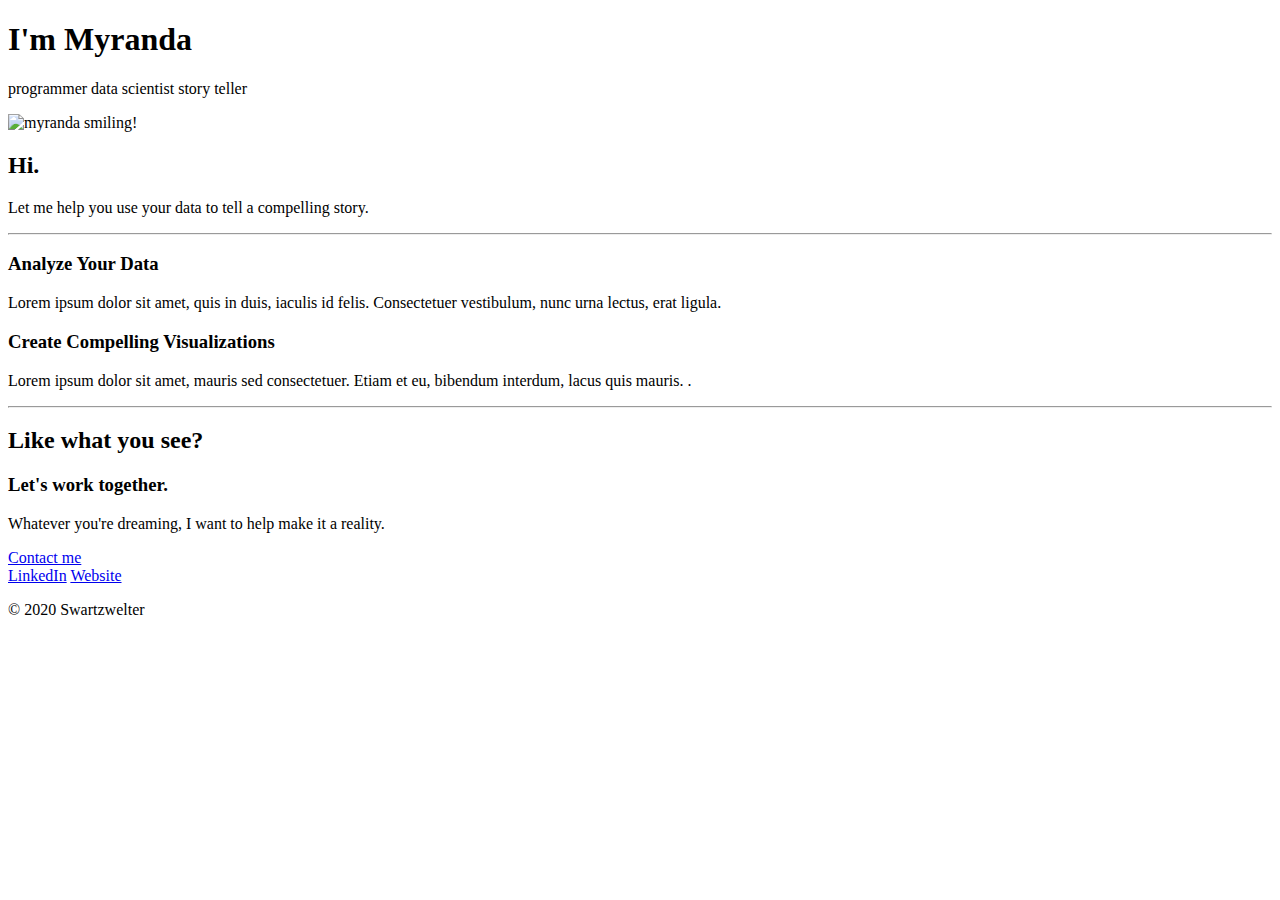
==== index.html @ cf54268b "Create index.html" ====
<!DOCTYPE html>
<html lang="en" dir="ltr">

<head>
  <meta charset="utf-8">
  <link rel="stylesheet" href="css/style.css">
  <link href="https://fonts.googleapis.com/css2?family=Merriweather&family=Montserrat&family=Sacramento&family=Pacifico&display=swap" rel="stylesheet">

  <title>Myranda Swartzwelter</title>
</head>

<body>
  <div class="top_container">



    <h1 class="header_intro">I'm Myranda</h1>

    <p class="header_desciption"> programmer  <span class="dot"></span>  data scientist  <span class="dot"></span>   story teller</p>


  </div>


<div class="middle_container">
  <div class="profile">
    <img class="myranda_olive" src="Images/myranda_smiling_olive.jpg" alt="myranda smiling!" alt="" height="200" widht="200">
    <h2>Hi.</h2>
    <p>Let me help you use your data to tell a compelling story.</p>
  </div>

<hr>

  <div class="skills">

    <div class="skill-row">
      <h3>Analyze Your Data</h3>
      <p class="skill-desciption">Lorem ipsum dolor sit amet, quis in duis, iaculis id felis. Consectetuer vestibulum, nunc urna lectus, erat ligula. </p>
    </div>
    <div class="skill-row">
      <h3>Create Compelling Visualizations</h3>
      <p>Lorem ipsum dolor sit amet, mauris sed consectetuer. Etiam et eu, bibendum interdum, lacus quis mauris. .</p>
    </div>
  </div>

  <hr>

  <div class="contact-me">
    <h2>Like what you see?</h2>
    <h3>Let's work together.</h3>
    <p>Whatever you're dreaming, I want to help make it a reality.</p>
    <a class="btn" href="https://www.myranda.org/">Contact me</a>
  </div>

    </div>


<div class="bottom_container">



  <a class="footer-link" href="https://www.linkedin.com/">LinkedIn</a>
  <a class="footer-link" href="https://www.myranda.org/">Website</a>
  <p class="copyright">© 2020 Swartzwelter</p>
</div>

</body>

</html>
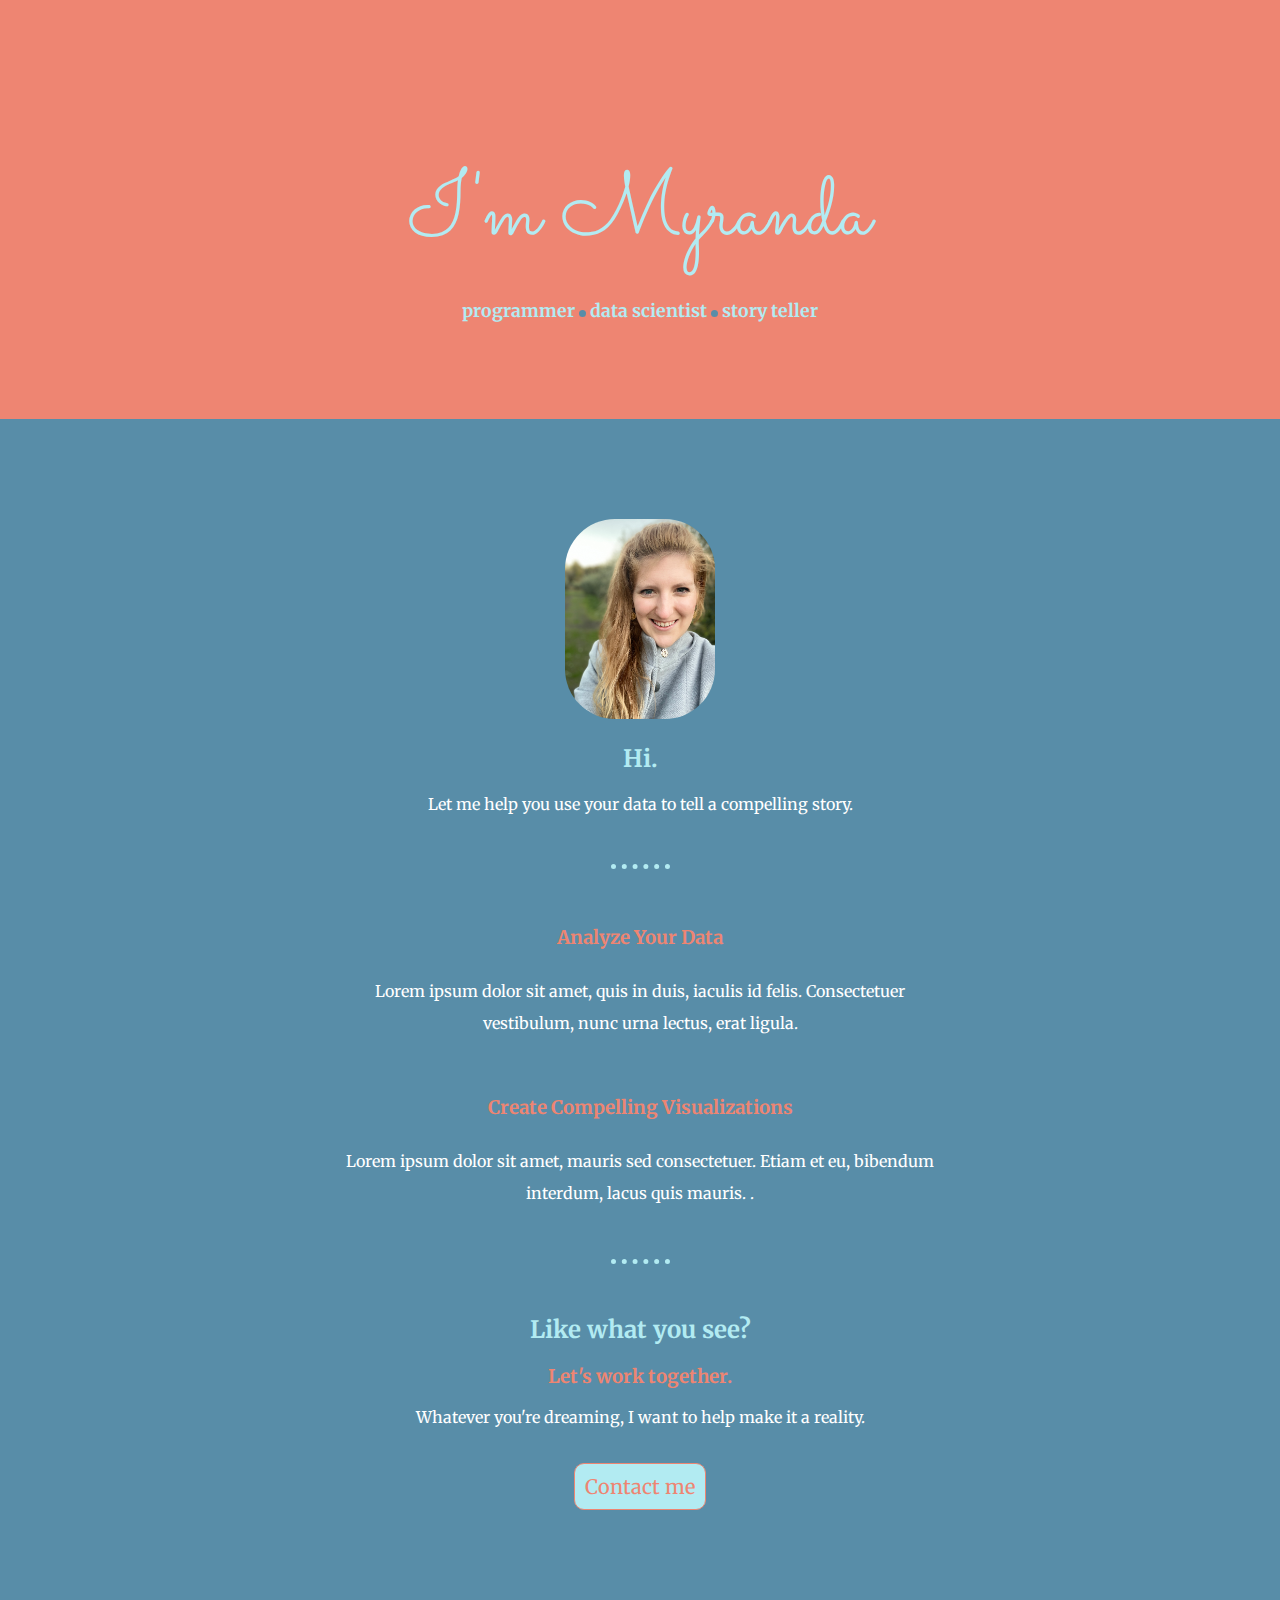
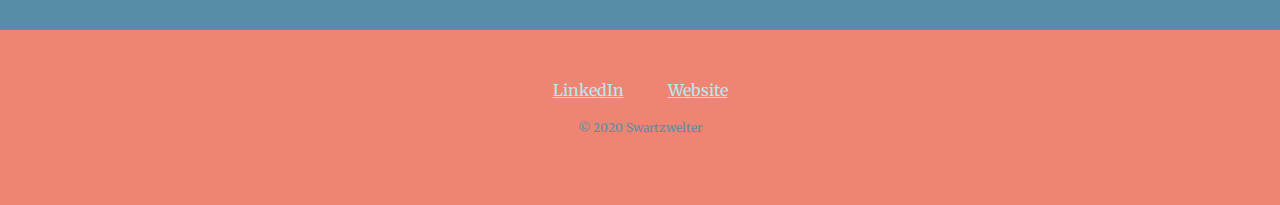
==== commit b2af472d: "Update index.html" ====
--- a/index.html
+++ b/index.html
@@ -24,7 +24,7 @@
 
 <div class="middle_container">
   <div class="profile">
-    <img class="myranda_olive" src="Images/myranda_smiling_olive.jpg" alt="myranda smiling!" alt="" height="200" widht="200">
+    <img class="myranda_olive" src="Images/myranda_smiling_olive.jpeg" alt="myranda smiling!" alt="" height="200" widht="200">
     <h2>Hi.</h2>
     <p>Let me help you use your data to tell a compelling story.</p>
   </div>
--- a/css/style.css
+++ b/css/style.css
@@ -0,0 +1,199 @@
+body{
+  margin: 0px;
+  text-align: center;
+  font-family: 'Merriweather', serif;
+}
+
+h1 {
+  margin-top: 0px;
+  margin: 0 auto 0 auto;
+}
+
+h2{
+  color: #b2ebf2;
+}
+
+h3 {
+  color: #ee8572;;
+}
+p{
+  display: block;
+  color: white;
+}
+
+
+img{
+  display: inline-block;;
+}
+/* Classes */
+
+a {
+  color: #b2ebf2;
+  margin: 20px;
+}
+
+a:hover {
+  color: #588da8;
+}
+
+hr {
+  border-style: dotted none none  ;
+  border-color: #b2ebf2;
+  border-width: 5px;
+  height: 0;
+  width: 5%;
+}
+
+
+.top_container {
+background-color: #ee8572;
+ padding: 100px 50px 80px 50px;
+ position: relative;
+}
+
+.middle_container {
+
+  background-color: #588da8;
+   padding: 50px;
+
+
+   border: 10px,20px,10px,20px;
+
+
+}
+
+.second_middle_container{
+  background-color: #347474;
+  padding: 50px;
+
+  border: 10px,20px,20px,20px;
+  border-style: solid;
+}
+
+.bottom_container{
+  background-color: #ee8572;
+  padding: 50px;
+
+  border: 10px,20px,20px,20px;
+}
+
+.header_intro {
+/*font-family: 'Pacifico', cursive;*/
+font-size: 5.625rem;
+margin-top: 50px;
+font-family: 'Sacramento', cursive;
+font-weight: normal;
+color: #b2ebf2
+}
+
+.header_desciption {
+font-size: 1.10rem;
+color: #b2ebf2;
+font-weight: bold;
+}
+
+.top_cloud {
+  position: absolute;
+  left: 12%;
+  top: 0;
+
+}
+.bottom_cloud {
+  position: absolute;
+  right: 10%;
+  top: 300px;
+}
+
+.mountain_header {
+  position: relative;
+  margin-top: 50px;
+  top: 50px;
+}
+
+.myranda_olive {
+  border-radius: 50px;
+}
+
+.dot {
+  height: 7px;
+  width: 7px;
+  background-color: #588da8;
+  border-radius: 50%;
+  display: inline-block;
+}
+
+
+.profile{
+
+  margin: 50px  auto 50px auto;
+}
+
+.skill-row {
+width: 50%;
+margin: 50px  auto 50px auto;
+text-align: center;
+line-height: 2;
+}
+
+
+.skill-cloud {
+  width: 25%;
+  float: left;
+  margin-right: 30px;
+}
+
+.skill-mt {
+  width: 25%;
+  float: right;
+  margin-left: 30px;
+}
+
+
+.contact-me {
+  margin: 50px auto 50px auto;
+}
+
+
+.btn {
+background: #b2ebf2;
+border-radius: 10px;
+color: #ee8572;
+font-family: 'Merriweather', serif;
+font-size: 20px;
+font-weight: 50em;
+padding: 10px;
+border: solid  1px;
+text-decoration: none;
+display: inline-block;
+cursor: pointer;
+text-align: center;
+}
+
+.copyright {
+color:  #588da8;
+font-size: .75em;
+margin:20px;
+}
+
+.btn:hover {
+border: solid #337FED 1px;
+   background: #1E62D0;
+   background-image: -webkit-linear-gradient(top, #1E62D0, #3D94F6);
+   background-image: -moz-linear-gradient(top, #1E62D0, #3D94F6);
+   background-image: -ms-linear-gradient(top, #1E62D0, #3D94F6);
+   background-image: -o-linear-gradient(top, #1E62D0, #3D94F6);
+   background-image: linear-gradient(to bottom, #1E62D0, #3D94F6);
+   -webkit-border-radius: 20px;
+   -moz-border-radius: 20px;
+   border-radius: 20px;
+   text-decoration: none;
+}
+
+/*pink: #ee8572
+
+blue: #35495e
+
+dark green: #347474
+
+aqua:#347474
+*/
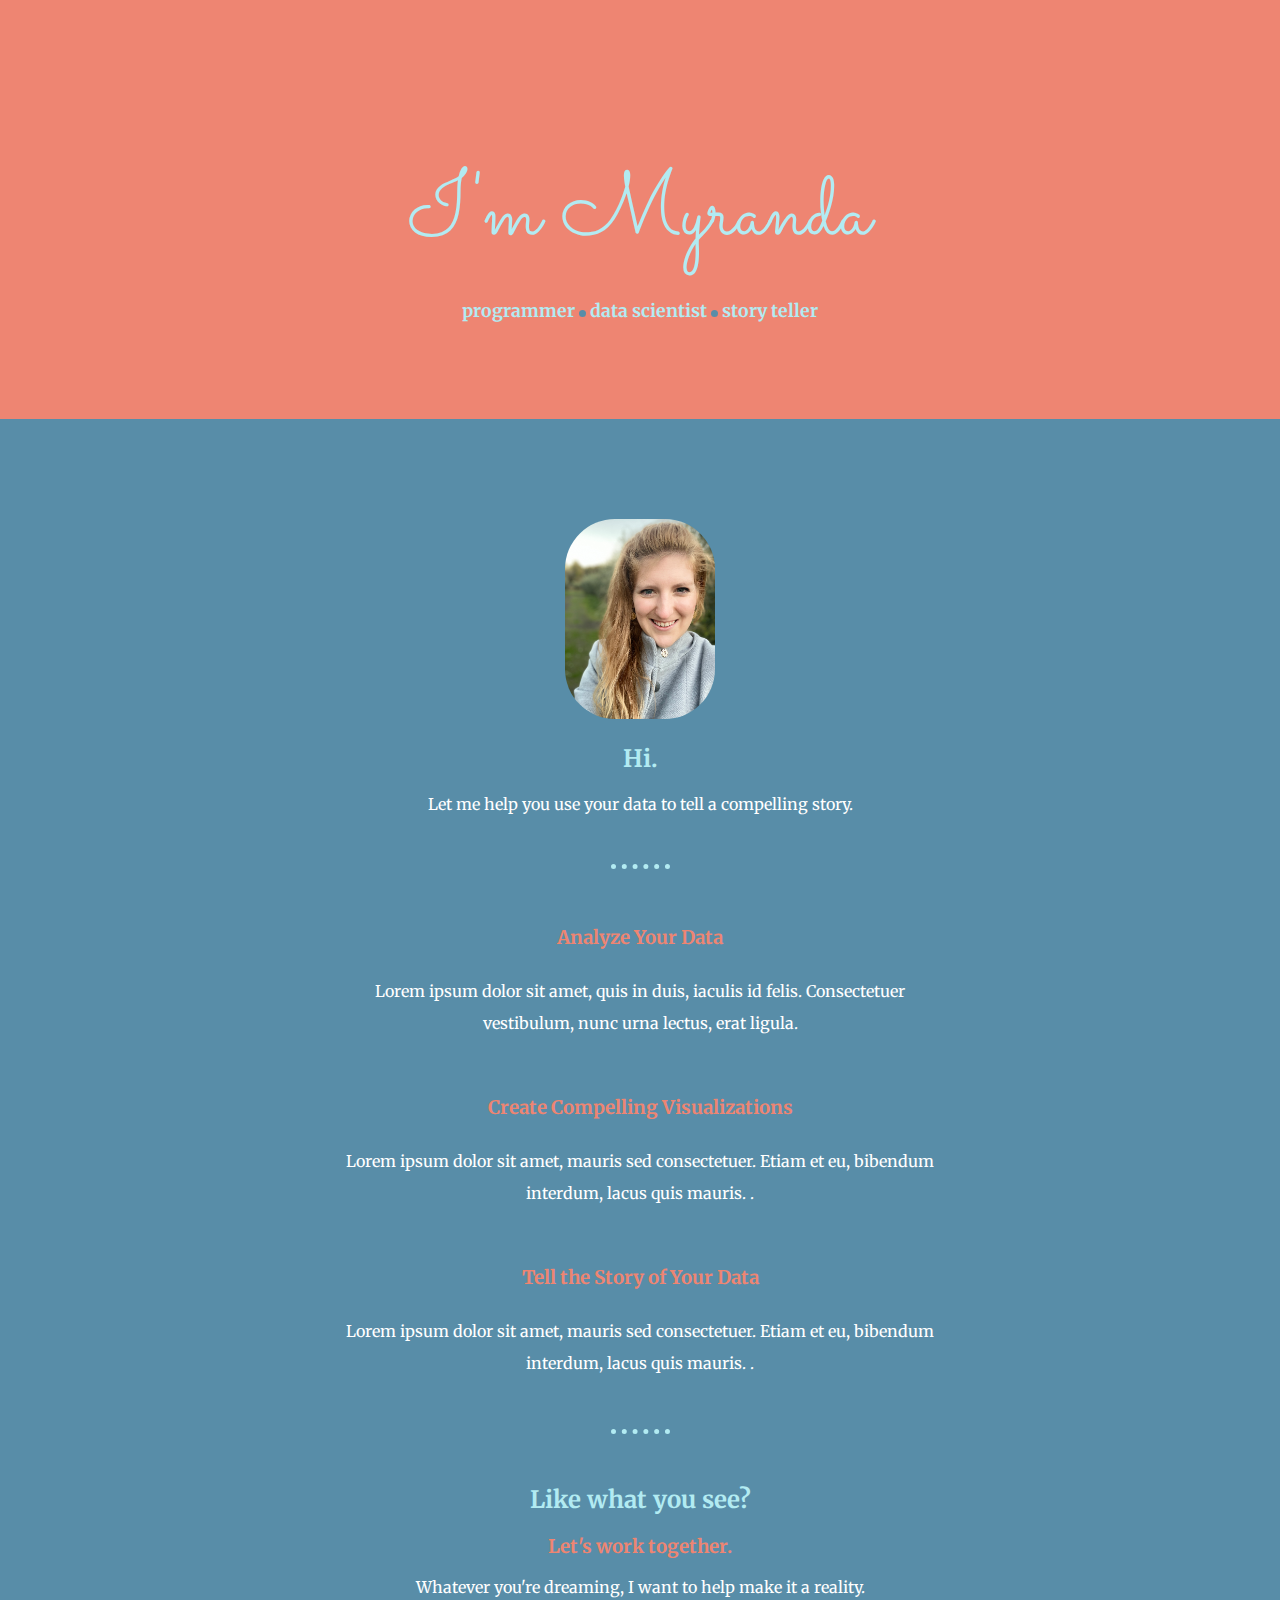
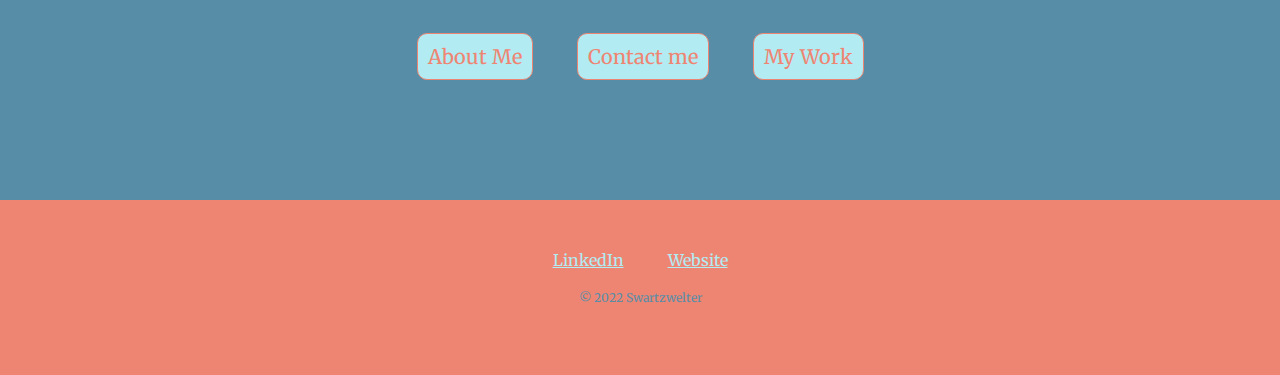
==== commit 50c9b905: "Update index.html" ====
--- a/index.html
+++ b/index.html
@@ -41,6 +41,10 @@
       <h3>Create Compelling Visualizations</h3>
       <p>Lorem ipsum dolor sit amet, mauris sed consectetuer. Etiam et eu, bibendum interdum, lacus quis mauris. .</p>
     </div>
+    <div class="skill-row">
+      <h3>Tell the Story of Your Data</h3>
+      <p>Lorem ipsum dolor sit amet, mauris sed consectetuer. Etiam et eu, bibendum interdum, lacus quis mauris. .</p>
+    </div>
   </div>
 
   <hr>
@@ -49,7 +53,9 @@
     <h2>Like what you see?</h2>
     <h3>Let's work together.</h3>
     <p>Whatever you're dreaming, I want to help make it a reality.</p>
-    <a class="btn" href="https://www.myranda.org/">Contact me</a>
+    <a class="btn" href="contact_me.html">About Me</a>
+    <a class="btn" href="about_me.html">Contact me</a>
+    <a class="btn" href="my_work.html">My Work</a>
   </div>
 
     </div>
@@ -61,7 +67,7 @@
 
   <a class="footer-link" href="https://www.linkedin.com/">LinkedIn</a>
   <a class="footer-link" href="https://www.myranda.org/">Website</a>
-  <p class="copyright">© 2020 Swartzwelter</p>
+  <p class="copyright">© 2022 Swartzwelter</p>
 </div>
 
 </body>
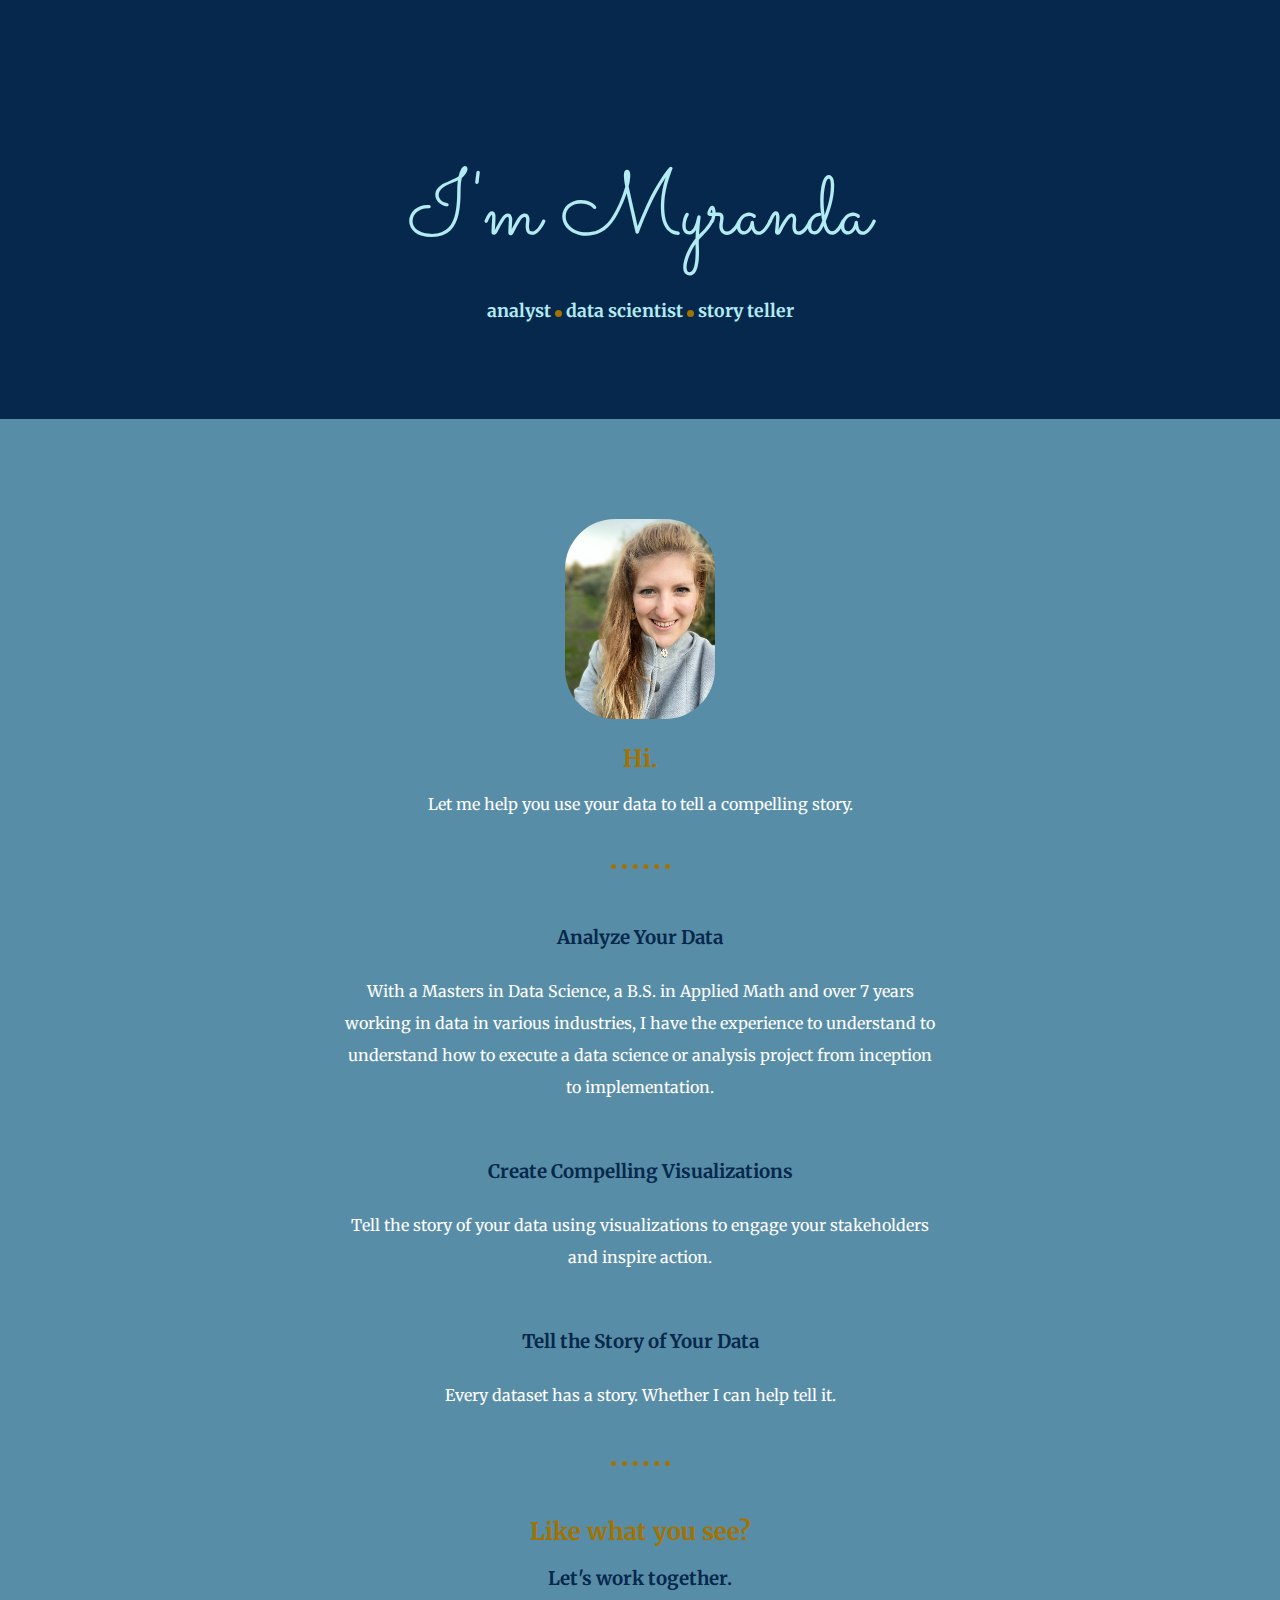
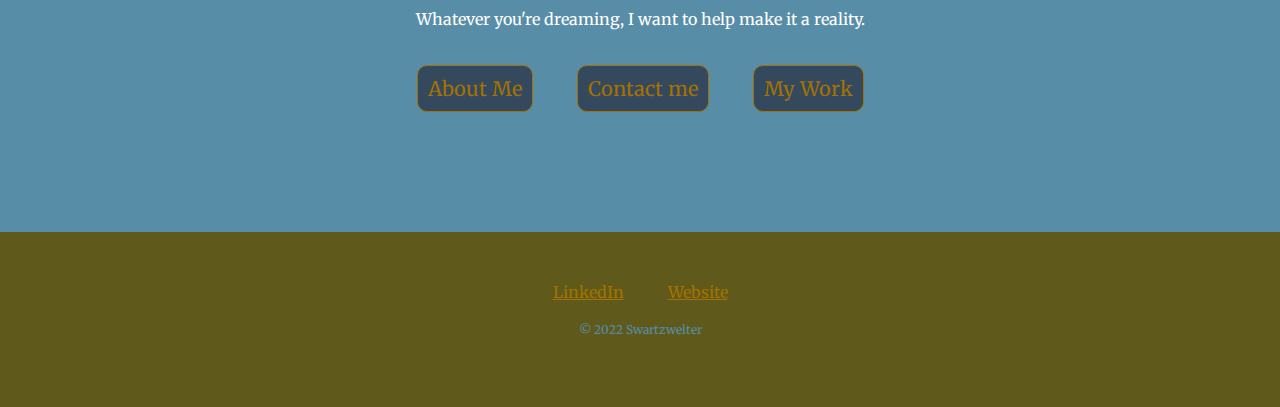
==== commit 25727d38: "Update index.html" ====
--- a/index.html
+++ b/index.html
@@ -16,7 +16,7 @@
 
     <h1 class="header_intro">I'm Myranda</h1>
 
-    <p class="header_desciption"> programmer  <span class="dot"></span>  data scientist  <span class="dot"></span>   story teller</p>
+    <p class="header_desciption"> analyst  <span class="dot"></span>  data scientist  <span class="dot"></span>   story teller</p>
 
 
   </div>
@@ -35,15 +35,16 @@
 
     <div class="skill-row">
       <h3>Analyze Your Data</h3>
-      <p class="skill-desciption">Lorem ipsum dolor sit amet, quis in duis, iaculis id felis. Consectetuer vestibulum, nunc urna lectus, erat ligula. </p>
+      <p class="skill-desciption">With a Masters in Data Science, a B.S. in Applied Math and over 7 years working in data in various industries, I have the experience to understand
+      to understand how to execute a data science or analysis project from inception to implementation.</p>
     </div>
     <div class="skill-row">
       <h3>Create Compelling Visualizations</h3>
-      <p>Lorem ipsum dolor sit amet, mauris sed consectetuer. Etiam et eu, bibendum interdum, lacus quis mauris. .</p>
+      <p> Tell the story of your data using visualizations to engage your stakeholders and inspire action.</p>
     </div>
     <div class="skill-row">
       <h3>Tell the Story of Your Data</h3>
-      <p>Lorem ipsum dolor sit amet, mauris sed consectetuer. Etiam et eu, bibendum interdum, lacus quis mauris. .</p>
+      <p>Every dataset has a story. Whether I can help tell it.</p>
     </div>
   </div>
 
@@ -53,8 +54,8 @@
     <h2>Like what you see?</h2>
     <h3>Let's work together.</h3>
     <p>Whatever you're dreaming, I want to help make it a reality.</p>
-    <a class="btn" href="contact_me.html">About Me</a>
-    <a class="btn" href="about_me.html">Contact me</a>
+    <a class="btn" href="about_me.html">About Me</a>
+    <a class="btn" href="contact_me.html">Contact me</a>
     <a class="btn" href="my_work.html">My Work</a>
   </div>
 
@@ -65,7 +66,7 @@
 
 
 
-  <a class="footer-link" href="https://www.linkedin.com/">LinkedIn</a>
+  <a class="footer-link" href="https://www.linkedin.com/in/myrandaswartzwelter/">LinkedIn</a>
   <a class="footer-link" href="https://www.myranda.org/">Website</a>
   <p class="copyright">© 2022 Swartzwelter</p>
 </div>
--- a/css/style.css
+++ b/css/style.css
@@ -10,11 +10,11 @@
 }
 
 h2{
-  color: #b2ebf2;
+  color: #A37200;
 }
 
 h3 {
-  color: #ee8572;;
+  color: #06284C;;
 }
 p{
   display: block;
@@ -28,7 +28,7 @@
 /* Classes */
 
 a {
-  color: #b2ebf2;
+  color: #A37200;
   margin: 20px;
 }
 
@@ -38,7 +38,7 @@
 
 hr {
   border-style: dotted none none  ;
-  border-color: #b2ebf2;
+  border-color: #A37200;
   border-width: 5px;
   height: 0;
   width: 5%;
@@ -46,7 +46,7 @@
 
 
 .top_container {
-background-color: #ee8572;
+background-color: #06284C;
  padding: 100px 50px 80px 50px;
  position: relative;
 }
@@ -63,7 +63,7 @@
 }
 
 .second_middle_container{
-  background-color: #347474;
+  background-color: #403C12;
   padding: 50px;
 
   border: 10px,20px,20px,20px;
@@ -71,7 +71,7 @@
 }
 
 .bottom_container{
-  background-color: #ee8572;
+  background-color: #5F5A1B;
   padding: 50px;
 
   border: 10px,20px,20px,20px;
@@ -117,7 +117,7 @@
 .dot {
   height: 7px;
   width: 7px;
-  background-color: #588da8;
+  background-color: #A37200;
   border-radius: 50%;
   display: inline-block;
 }
@@ -155,9 +155,9 @@
 
 
 .btn {
-background: #b2ebf2;
+background: #35495e;
 border-radius: 10px;
-color: #ee8572;
+color: #A37200;
 font-family: 'Merriweather', serif;
 font-size: 20px;
 font-weight: 50em;
@@ -193,7 +193,22 @@
 
 blue: #35495e
 
+main blue: 588da8
+
 dark green: #347474
 
 aqua:#347474
+
+dark blue: #06284C
+
+gold: #A37200
+
+dark olive: #403C12
+
+lighter olive: #5F5A1B
+
+dark cadet: #729EA1
+
+blizzard blue: #B2EBF2
+
 */
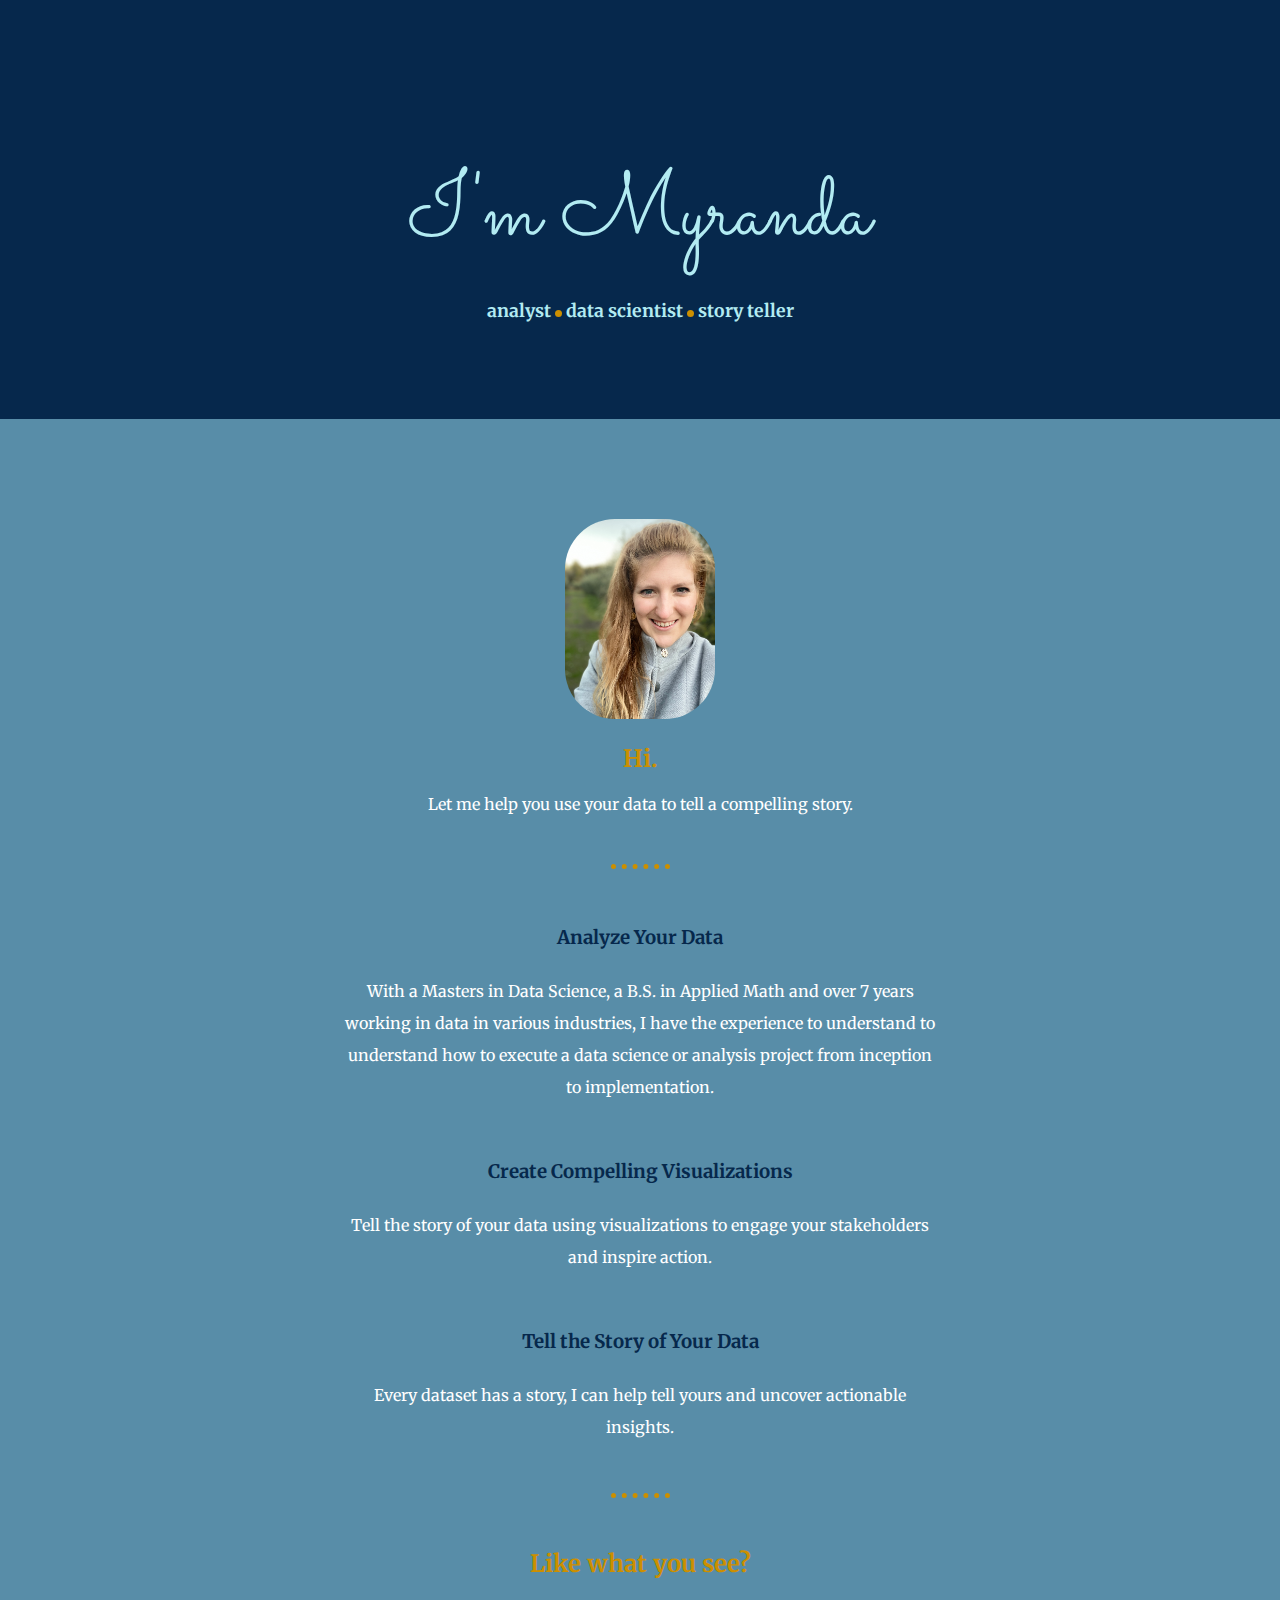
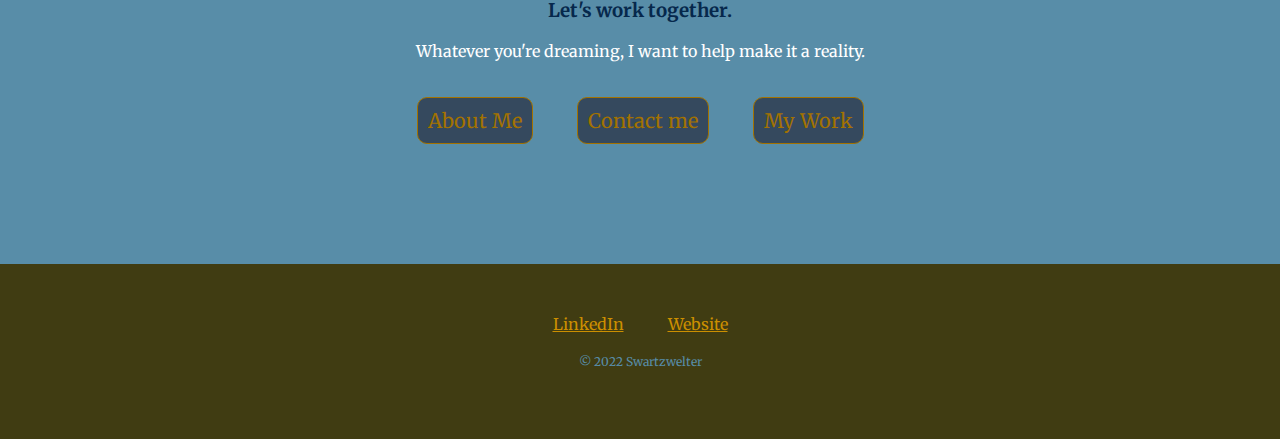
==== commit 414fe87f: "Update index.html" ====
--- a/index.html
+++ b/index.html
@@ -44,7 +44,7 @@
     </div>
     <div class="skill-row">
       <h3>Tell the Story of Your Data</h3>
-      <p>Every dataset has a story. Whether I can help tell it.</p>
+      <p>Every dataset has a story, I can help tell yours and uncover actionable insights.</p>
     </div>
   </div>
 
--- a/css/style.css
+++ b/css/style.css
@@ -10,7 +10,7 @@
 }
 
 h2{
-  color: #A37200;
+  color: #CC8F00;
 }
 
 h3 {
@@ -28,7 +28,7 @@
 /* Classes */
 
 a {
-  color: #A37200;
+  color: #CC8F00;
   margin: 20px;
 }
 
@@ -38,7 +38,7 @@
 
 hr {
   border-style: dotted none none  ;
-  border-color: #A37200;
+  border-color: #CC8F00;
   border-width: 5px;
   height: 0;
   width: 5%;
@@ -71,7 +71,7 @@
 }
 
 .bottom_container{
-  background-color: #5F5A1B;
+  background-color: #403C12;
   padding: 50px;
 
   border: 10px,20px,20px,20px;
@@ -117,7 +117,7 @@
 .dot {
   height: 7px;
   width: 7px;
-  background-color: #A37200;
+  background-color: #CC8F00;
   border-radius: 50%;
   display: inline-block;
 }
@@ -201,7 +201,7 @@
 
 dark blue: #06284C
 
-gold: #A37200
+gold: #A37200 #CC8F00
 
 dark olive: #403C12
 
